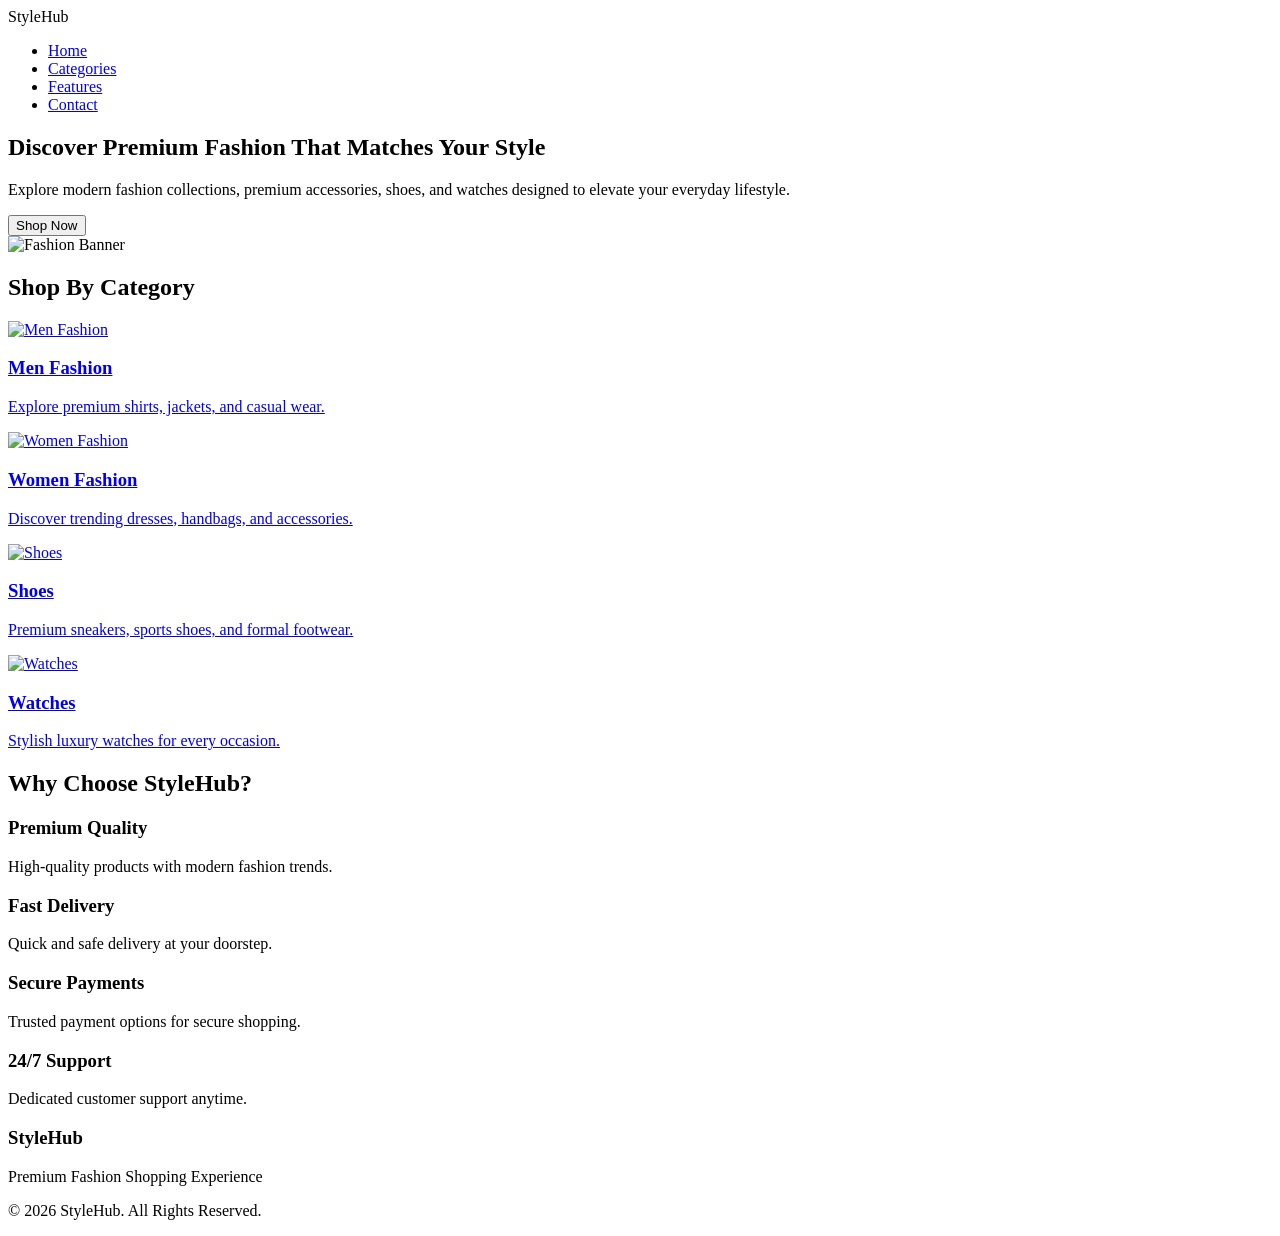
==== index.html @ 402b9382 "index.html index.html basic structure" ====
<!DOCTYPE html>
<html lang="en">
<head>
  <meta charset="UTF-8" />
  <meta
    name="viewport"
    content="width=device-width, initial-scale=1.0"
  />
  <title>StyleHub | Fashion Store</title>
  <link rel="stylesheet" href="style.css" />
</head>
<body>

  <!-- Navbar -->
  <header class="navbar">

    <div class="logo">
      StyleHub
    </div>

    <nav>
      <ul class="nav-links">
        <li><a href="#">Home</a></li>
        <li><a href="#categories">Categories</a></li>
        <li><a href="#features">Features</a></li>
        <li><a href="#footer">Contact</a></li>
      </ul>
    </nav>

  </header>

 
  <section class="hero">

    <div class="hero-text">

      <h1>
        Discover Premium Fashion
        That Matches Your Style
      </h1>

      <p>
        Explore modern fashion collections,
        premium accessories, shoes, and
        watches designed to elevate your
        everyday lifestyle.
      </p>

      <a href="#categories">
        <button>
          Shop Now
        </button>
      </a>

    </div>

    <div class="hero-image">

      <img
        src="https://images.unsplash.com/photo-1483985988355-763728e1935b?auto=format&fit=crop&w=1200&q=80"
        alt="Fashion Banner"
      />

    </div>

  </section>


  <section
    class="categories"
    id="categories"
  >

    <h2>Shop By Category</h2>

    <div class="category-container">

     
      <a href="men.html" class="card-link">
        <div class="category-card">

          <img
            src=""C:\Users\nikit\OneDrive\Desktop\synent\task2-responsivepage\images\Screenshot 2026-05-18 163651.png"
            alt="Men Fashion"
          />

          <h3>Men Fashion</h3>

          <p>
            Explore premium shirts,
            jackets, and casual wear.
          </p>

        </div>
      </a>

   
      <a href="women.html" class="card-link">
        <div class="category-card">

          <img
            src="C:\Users\nikit\OneDrive\Desktop\synent\task2-responsivepage\images\women fasion.png"
            alt="Women Fashion"
          />

          <h3>Women Fashion</h3>

          <p>
            Discover trending dresses,
            handbags, and accessories.
          </p>

        </div>
      </a>

    
      <a href="shoes.html" class="card-link">
        <div class="category-card">

          <img
            src="C:\Users\nikit\OneDrive\Desktop\synent\task2-responsivepage\images\shoes.png"
            alt="Shoes"
          />

          <h3>Shoes</h3>

          <p>
            Premium sneakers, sports
            shoes, and formal footwear.
          </p>

        </div>
      </a>

     
      <a href="watches.html" class="card-link">
        <div class="category-card">

          <img
            src="https://images.unsplash.com/photo-1523275335684-37898b6baf30?auto=format&fit=crop&w=800&q=80"
            alt="Watches"
          />

          <h3>Watches</h3>

          <p>
            Stylish luxury watches
            for every occasion.
          </p>

        </div>
      </a>

    </div>

  </section>

  <!-- Features -->
  <section
    class="features"
    id="features"
  >

    <h2>Why Choose StyleHub?</h2>

    <div class="feature-container">

      <div class="feature-box">
        <h3>Premium Quality</h3>
        <p>
          High-quality products with
          modern fashion trends.
        </p>
      </div>

      <div class="feature-box">
        <h3>Fast Delivery</h3>
        <p>
          Quick and safe delivery
          at your doorstep.
        </p>
      </div>

      <div class="feature-box">
        <h3>Secure Payments</h3>
        <p>
          Trusted payment options
          for secure shopping.
        </p>
      </div>

      <div class="feature-box">
        <h3>24/7 Support</h3>
        <p>
          Dedicated customer
          support anytime.
        </p>
      </div>

    </div>

  </section>

  <!-- Footer -->
  <footer
    class="footer"
    id="footer"
  >

    <h3>StyleHub</h3>

    <p>
      Premium Fashion Shopping
      Experience
    </p>

    <p>
      © 2026 StyleHub.
      All Rights Reserved.
    </p>

  </footer>

</body>
</html>
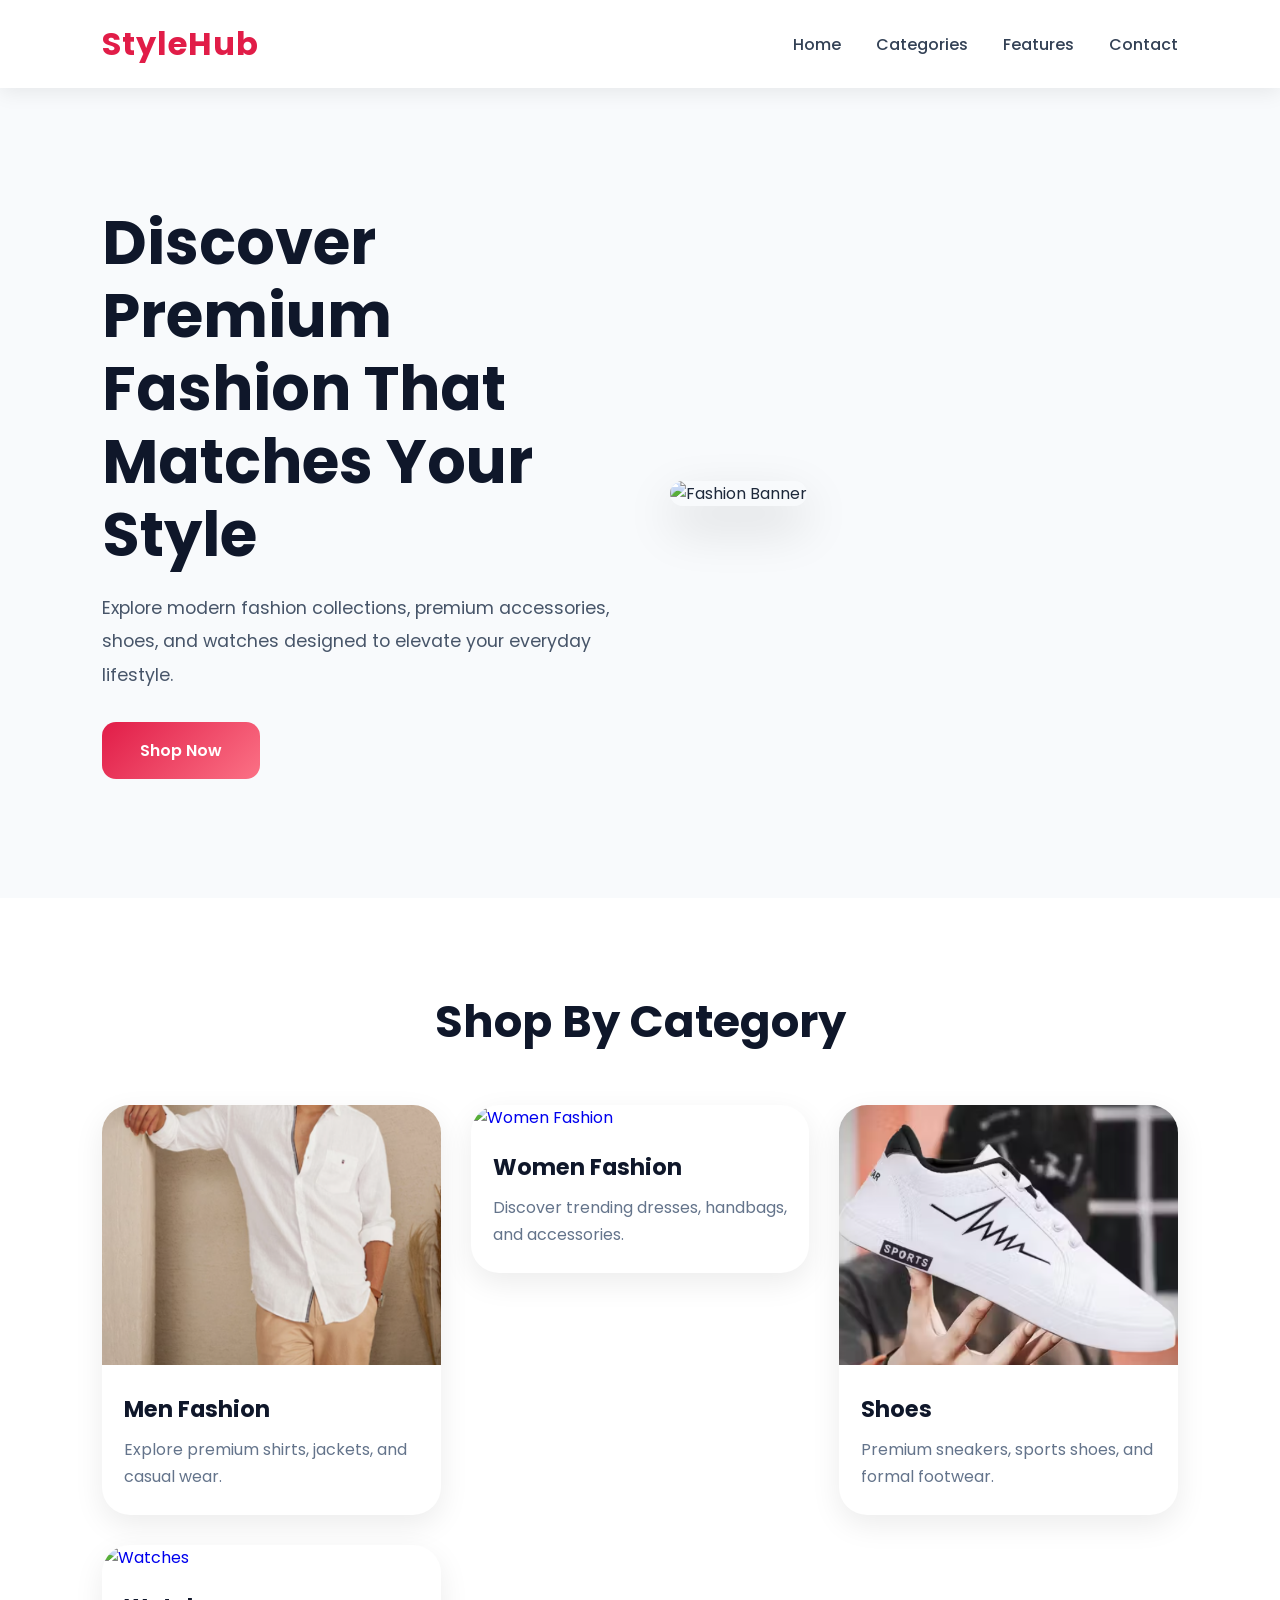
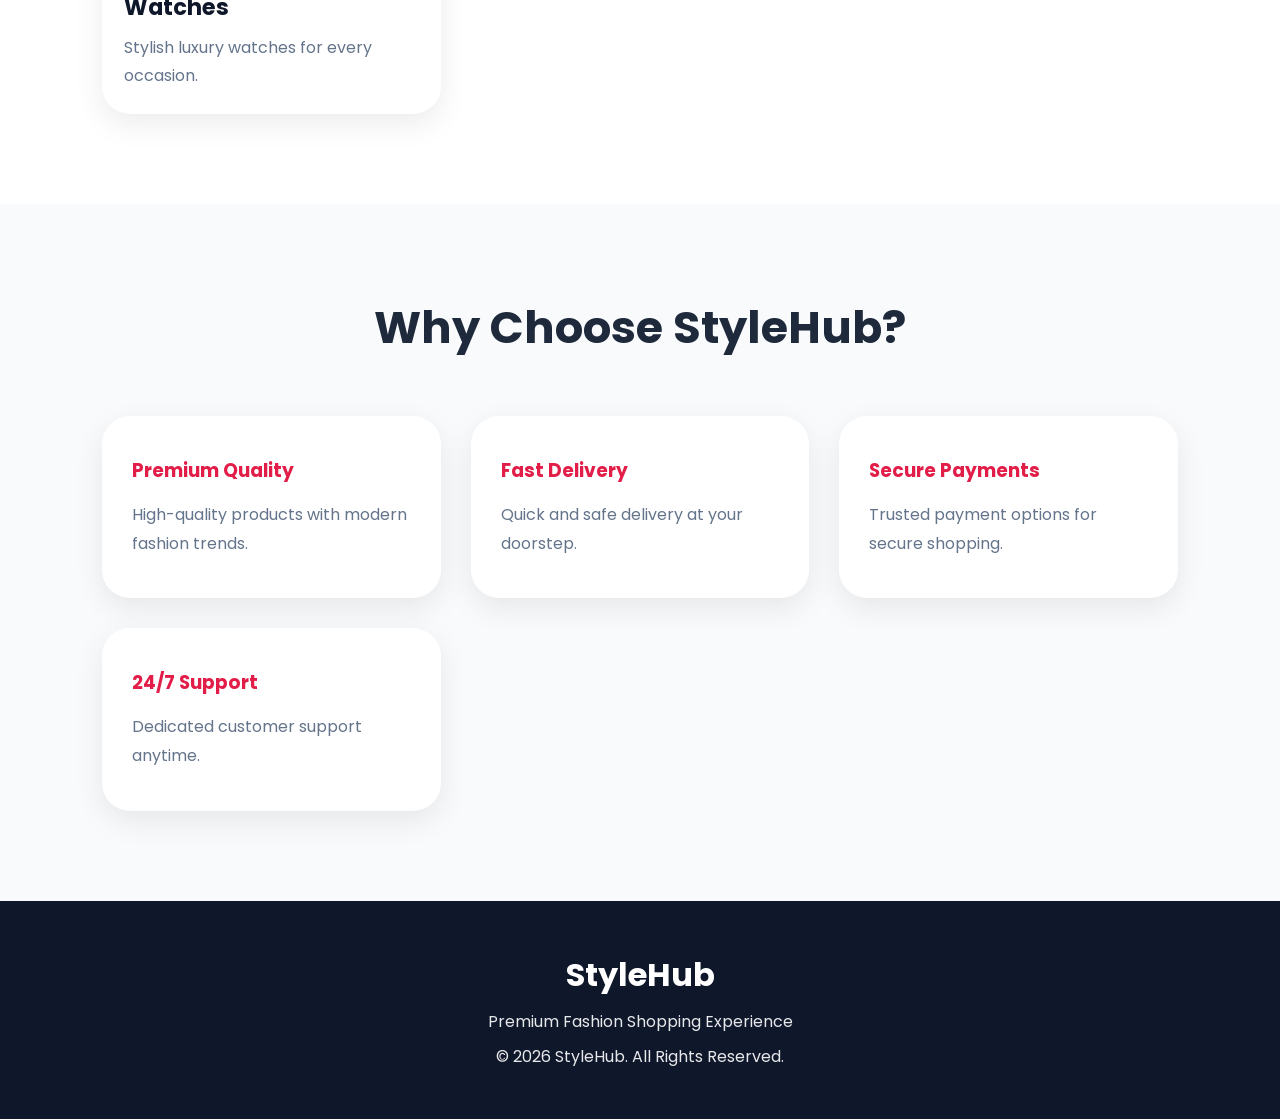
==== commit 9aac8691: "Update index.html" ====
--- a/index.html
+++ b/index.html
@@ -11,7 +11,7 @@
 </head>
 <body>
 
-  <!-- Navbar -->
+
   <header class="navbar">
 
     <div class="logo">
@@ -80,7 +80,7 @@
         <div class="category-card">
 
           <img
-            src=""C:\Users\nikit\OneDrive\Desktop\synent\task2-responsivepage\images\Screenshot 2026-05-18 163651.png"
+            src="images/mencasual.png"
             alt="Men Fashion"
           />
 
@@ -118,7 +118,7 @@
         <div class="category-card">
 
           <img
-            src="C:\Users\nikit\OneDrive\Desktop\synent\task2-responsivepage\images\shoes.png"
+            src="images/shoes.png"
             alt="Shoes"
           />
 
@@ -155,7 +155,7 @@
 
   </section>
 
-  <!-- Features -->
+
   <section
     class="features"
     id="features"
@@ -222,4 +222,4 @@
   </footer>
 
 </body>
-</html>+</html>
--- a/style.css
+++ b/style.css
@@ -0,0 +1,339 @@
+/* Google Font */
+@import url('https://fonts.googleapis.com/css2?family=Poppins:wght@300;400;500;600;700&display=swap');
+
+*{
+  margin:0;
+  padding:0;
+  box-sizing:border-box;
+  font-family:'Poppins',sans-serif;
+  scroll-behavior:smooth;
+}
+
+body{
+  background:#f8fafc;
+  color:#1e293b;
+}
+
+/* =====================
+   NAVBAR
+===================== */
+
+.navbar{
+  position:sticky;
+  top:0;
+  z-index:1000;
+
+  display:flex;
+  justify-content:space-between;
+  align-items:center;
+
+  padding:20px 8%;
+
+  background:rgba(255,255,255,0.95);
+  backdrop-filter:blur(12px);
+
+  box-shadow:0 4px 20px rgba(0,0,0,0.08);
+}
+
+.logo{
+  font-size:2rem;
+  font-weight:700;
+  color:#e11d48;
+  letter-spacing:1px;
+}
+
+.nav-links{
+  display:flex;
+  list-style:none;
+  gap:35px;
+}
+
+.nav-links a{
+  text-decoration:none;
+  color:#334155;
+  font-weight:500;
+  transition:0.3s;
+}
+
+.nav-links a:hover{
+  color:#e11d48;
+}
+
+/* =====================
+   HERO SECTION
+===================== */
+
+.hero{
+  min-height:90vh;
+  display:flex;
+  align-items:center;
+  justify-content:space-between;
+  gap:60px;
+
+  padding:70px 8%;
+}
+
+.hero-text{
+  flex:1;
+}
+
+.hero-text h1{
+  font-size:3.8rem;
+  line-height:1.2;
+  margin-bottom:20px;
+  color:#0f172a;
+}
+
+.hero-text p{
+  font-size:1.1rem;
+  color:#475569;
+  line-height:1.9;
+  margin-bottom:30px;
+}
+
+.hero-text button{
+  border:none;
+  outline:none;
+  padding:16px 38px;
+
+  background:linear-gradient(
+    135deg,
+    #e11d48,
+    #fb7185
+  );
+
+  color:white;
+  border-radius:14px;
+
+  font-size:1rem;
+  font-weight:600;
+  cursor:pointer;
+
+  transition:0.3s ease;
+}
+
+.hero-text button:hover{
+  transform:translateY(-4px);
+  box-shadow:0 12px 25px rgba(225,29,72,0.25);
+}
+
+.hero-image{
+  flex:1;
+}
+
+.hero-image img{
+  width:100%;
+  border-radius:35px;
+
+  box-shadow:
+  0 20px 50px rgba(0,0,0,0.15);
+
+  transition:0.4s;
+}
+
+.hero-image img:hover{
+  transform:scale(1.02);
+}
+
+/* =====================
+   CATEGORY SECTION
+===================== */
+
+.categories{
+  padding:90px 8%;
+  background:white;
+}
+
+.categories h2{
+  text-align:center;
+  font-size:2.8rem;
+  margin-bottom:50px;
+  color:#0f172a;
+}
+
+.category-container{
+  display:grid;
+
+  grid-template-columns:
+  repeat(auto-fit,minmax(260px,1fr));
+
+  gap:30px;
+}
+
+.card-link{
+  text-decoration:none;
+}
+
+.category-card{
+  background:white;
+  border-radius:28px;
+  overflow:hidden;
+
+  box-shadow:
+  0 10px 30px rgba(0,0,0,0.08);
+
+  transition:0.35s ease;
+}
+
+.category-card:hover{
+  transform:translateY(-10px);
+}
+
+.category-card img{
+  width:100%;
+  height:260px;
+  object-fit:cover;
+}
+
+.category-card h3{
+  padding:20px 22px 10px;
+  color:#0f172a;
+  font-size:1.4rem;
+}
+
+.category-card p{
+  padding:0 22px 25px;
+  color:#64748b;
+  line-height:1.7;
+}
+
+/* =====================
+   FEATURES
+===================== */
+
+.features{
+  padding:90px 8%;
+  background:#f8fafc;
+}
+
+.features h2{
+  text-align:center;
+  font-size:2.8rem;
+  margin-bottom:55px;
+}
+
+.feature-container{
+  display:grid;
+
+  grid-template-columns:
+  repeat(auto-fit,minmax(250px,1fr));
+
+  gap:30px;
+}
+
+.feature-box{
+  background:white;
+  padding:40px 30px;
+  border-radius:28px;
+
+  box-shadow:
+  0 10px 30px rgba(0,0,0,0.08);
+
+  transition:0.3s;
+}
+
+.feature-box:hover{
+  transform:translateY(-8px);
+}
+
+.feature-box h3{
+  margin-bottom:16px;
+  color:#e11d48;
+}
+
+.feature-box p{
+  color:#64748b;
+  line-height:1.8;
+}
+
+/* =====================
+   FOOTER
+===================== */
+
+.footer{
+  background:#0f172a;
+  color:white;
+  text-align:center;
+  padding:50px 20px;
+}
+
+.footer h3{
+  font-size:2rem;
+  margin-bottom:10px;
+}
+
+.footer p{
+  margin-top:10px;
+  opacity:0.9;
+}
+
+/* =====================
+   RESPONSIVE
+===================== */
+
+@media(max-width:992px){
+
+  .hero{
+    flex-direction:column;
+    text-align:center;
+  }
+
+  .hero-text h1{
+    font-size:3rem;
+  }
+
+  .hero-image{
+    width:100%;
+  }
+}
+
+@media(max-width:768px){
+
+  .navbar{
+    flex-direction:column;
+    gap:20px;
+    padding:20px;
+  }
+
+  .nav-links{
+    flex-wrap:wrap;
+    justify-content:center;
+    gap:20px;
+  }
+
+  .hero{
+    padding:60px 6%;
+  }
+
+  .hero-text h1{
+    font-size:2.4rem;
+  }
+
+  .hero-text p{
+    font-size:1rem;
+  }
+
+  .categories h2,
+  .features h2{
+    font-size:2rem;
+  }
+
+  .category-card img{
+    height:220px;
+  }
+}
+
+@media(max-width:480px){
+
+  .hero-text h1{
+    font-size:2rem;
+  }
+
+  .logo{
+    font-size:1.7rem;
+  }
+
+  .hero-text button{
+    width:100%;
+  }
+}
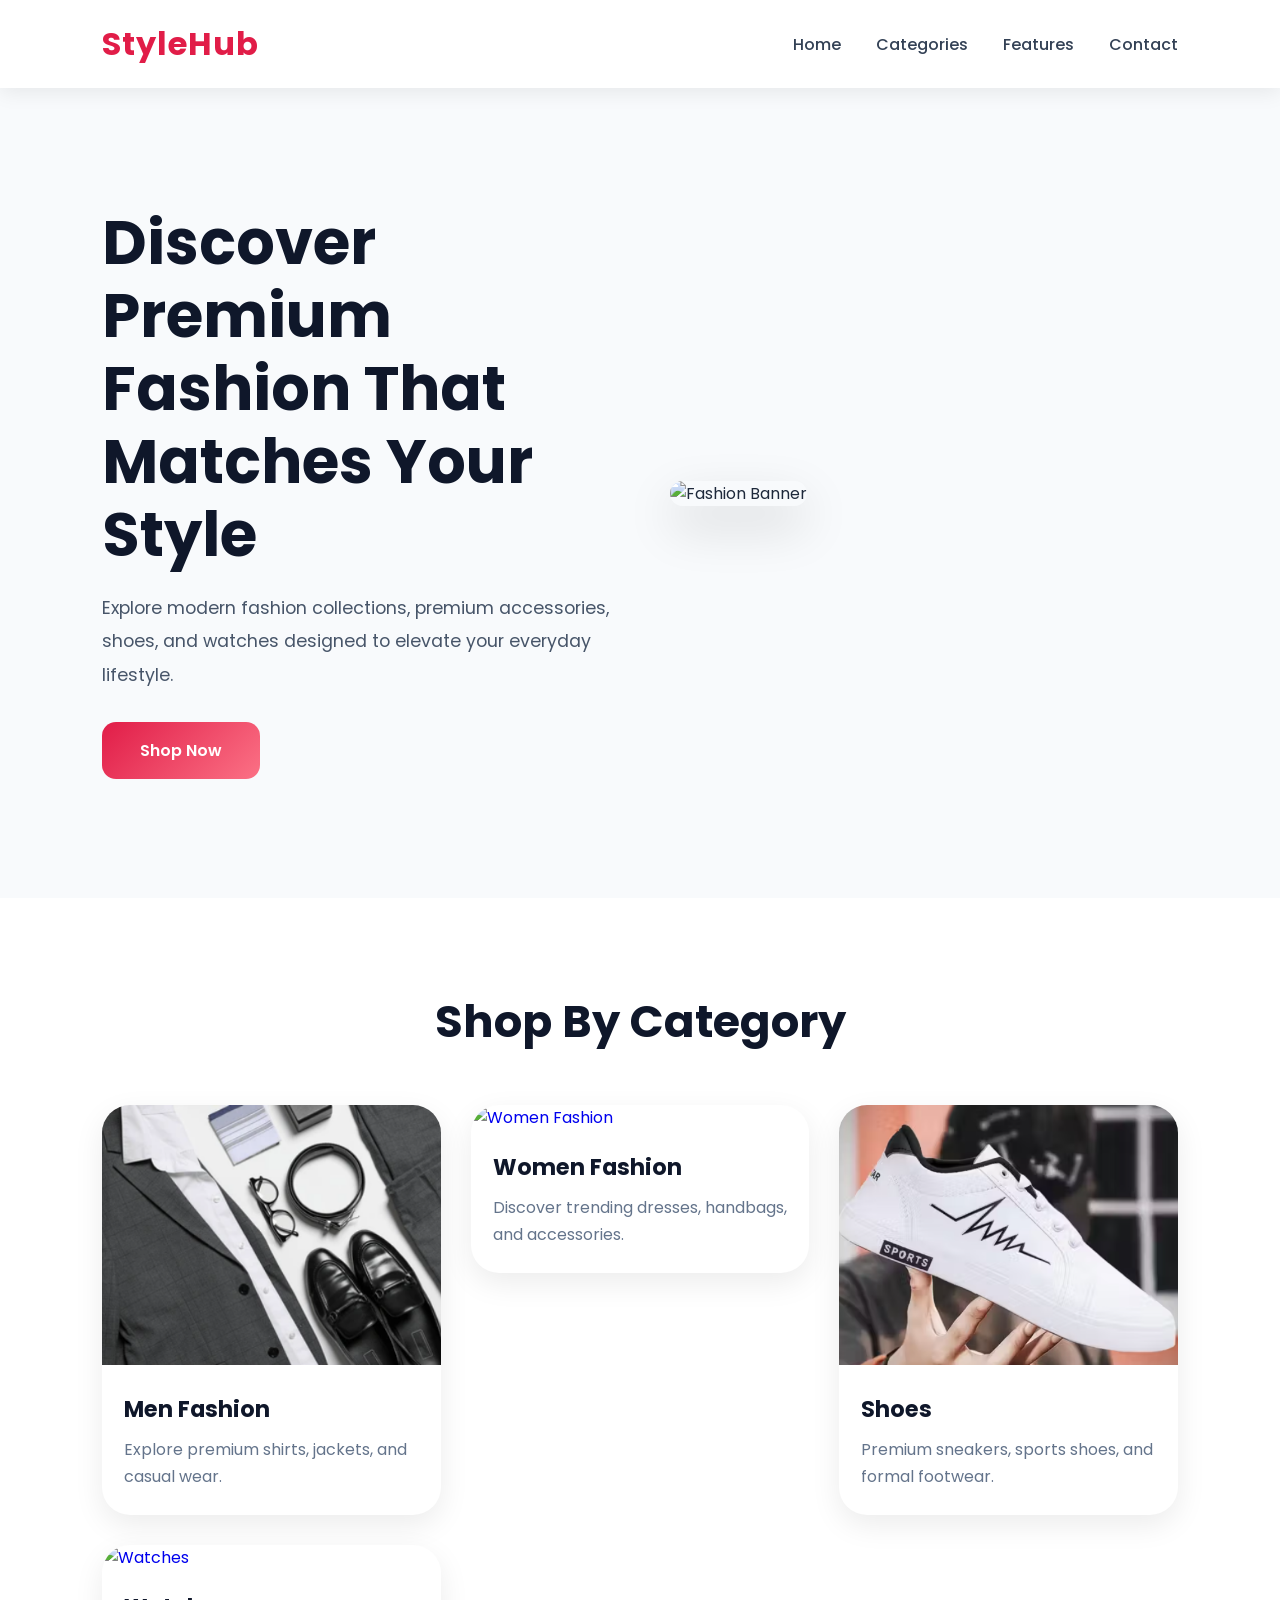
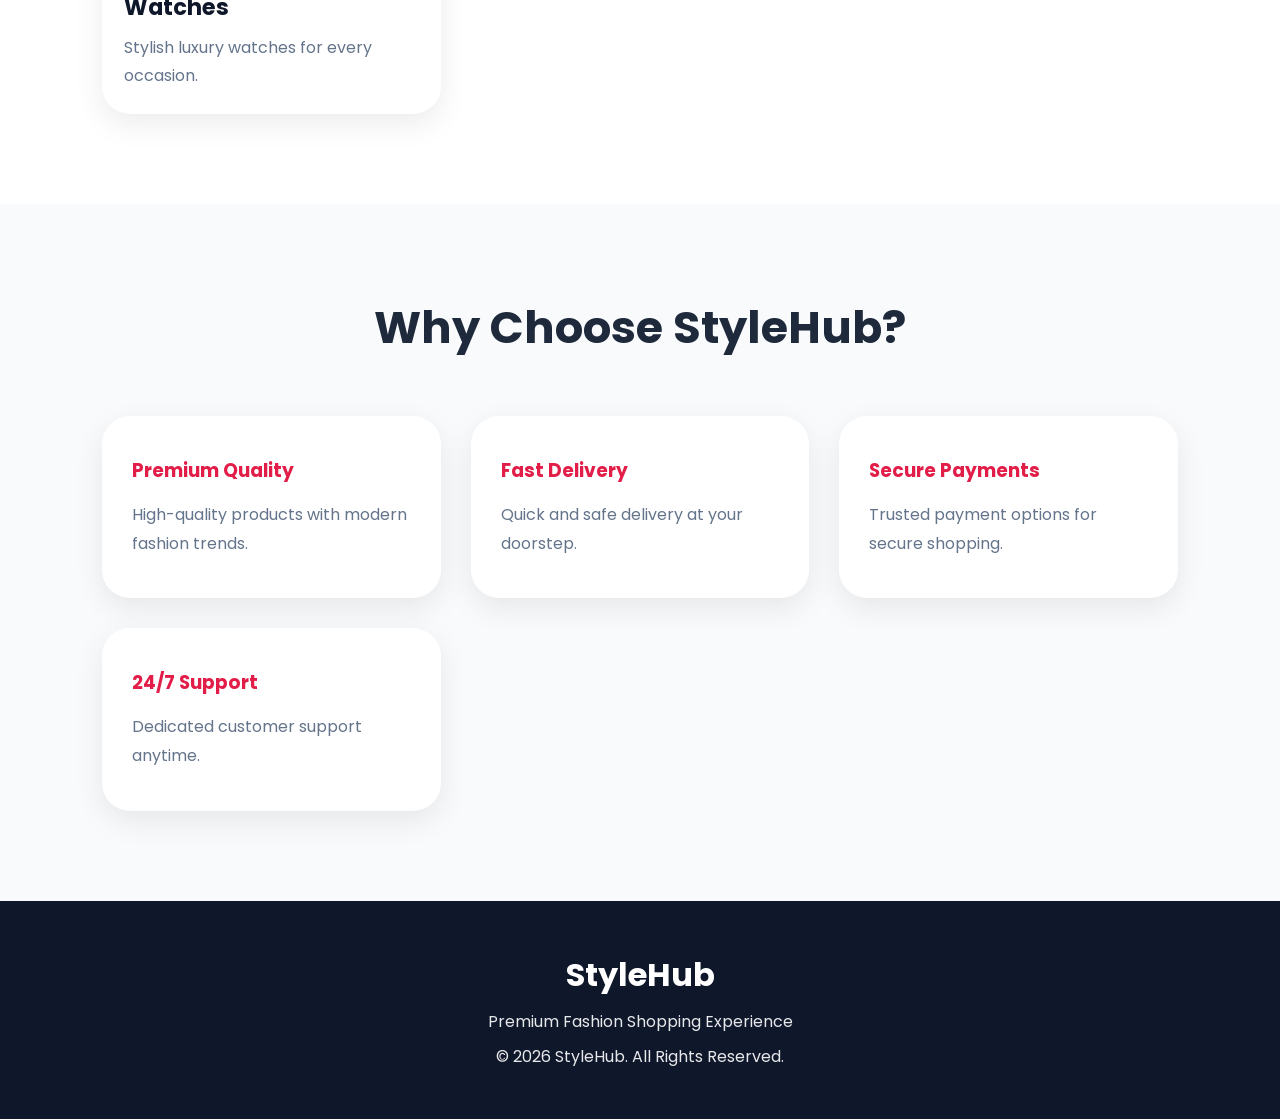
==== commit cb156321: "Update index.html" ====
--- a/index.html
+++ b/index.html
@@ -80,7 +80,7 @@
         <div class="category-card">
 
           <img
-            src="images/mencasual.png"
+            src="images/menfasionwear.png"
             alt="Men Fashion"
           />
 
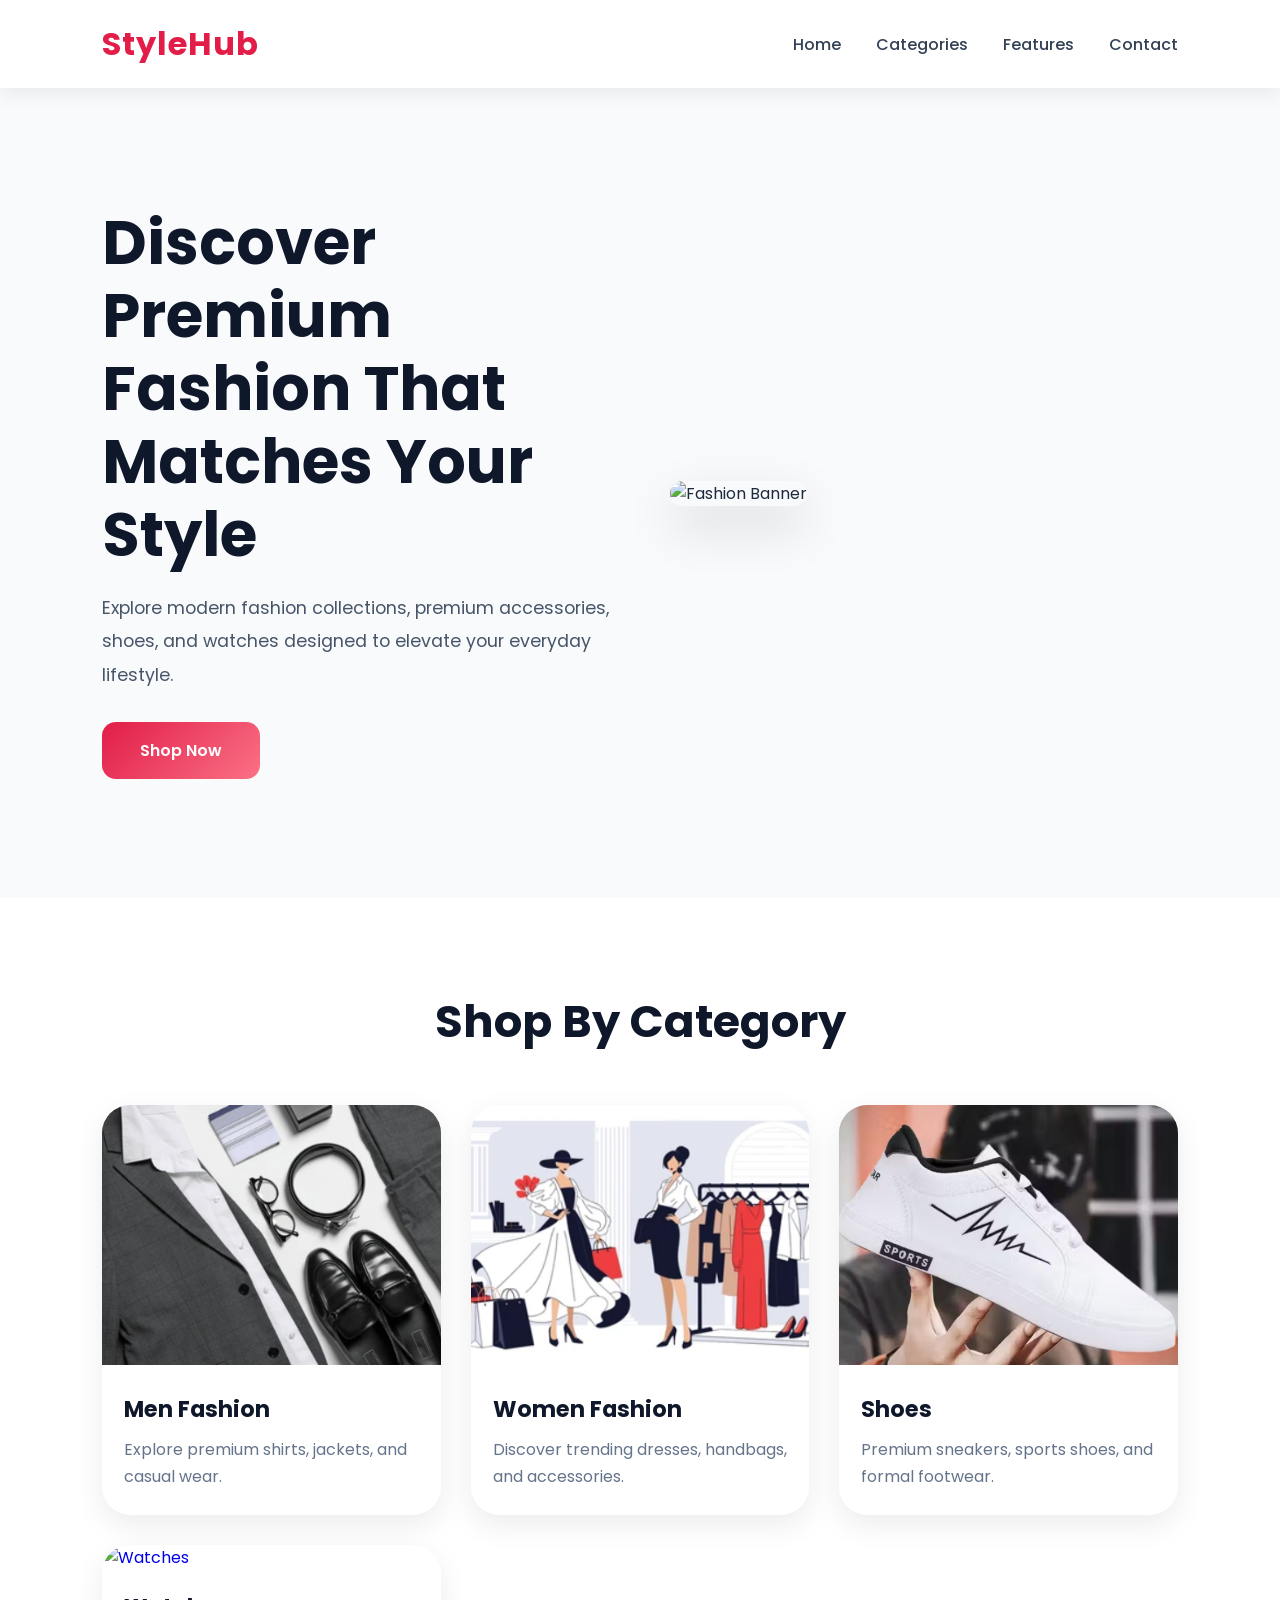
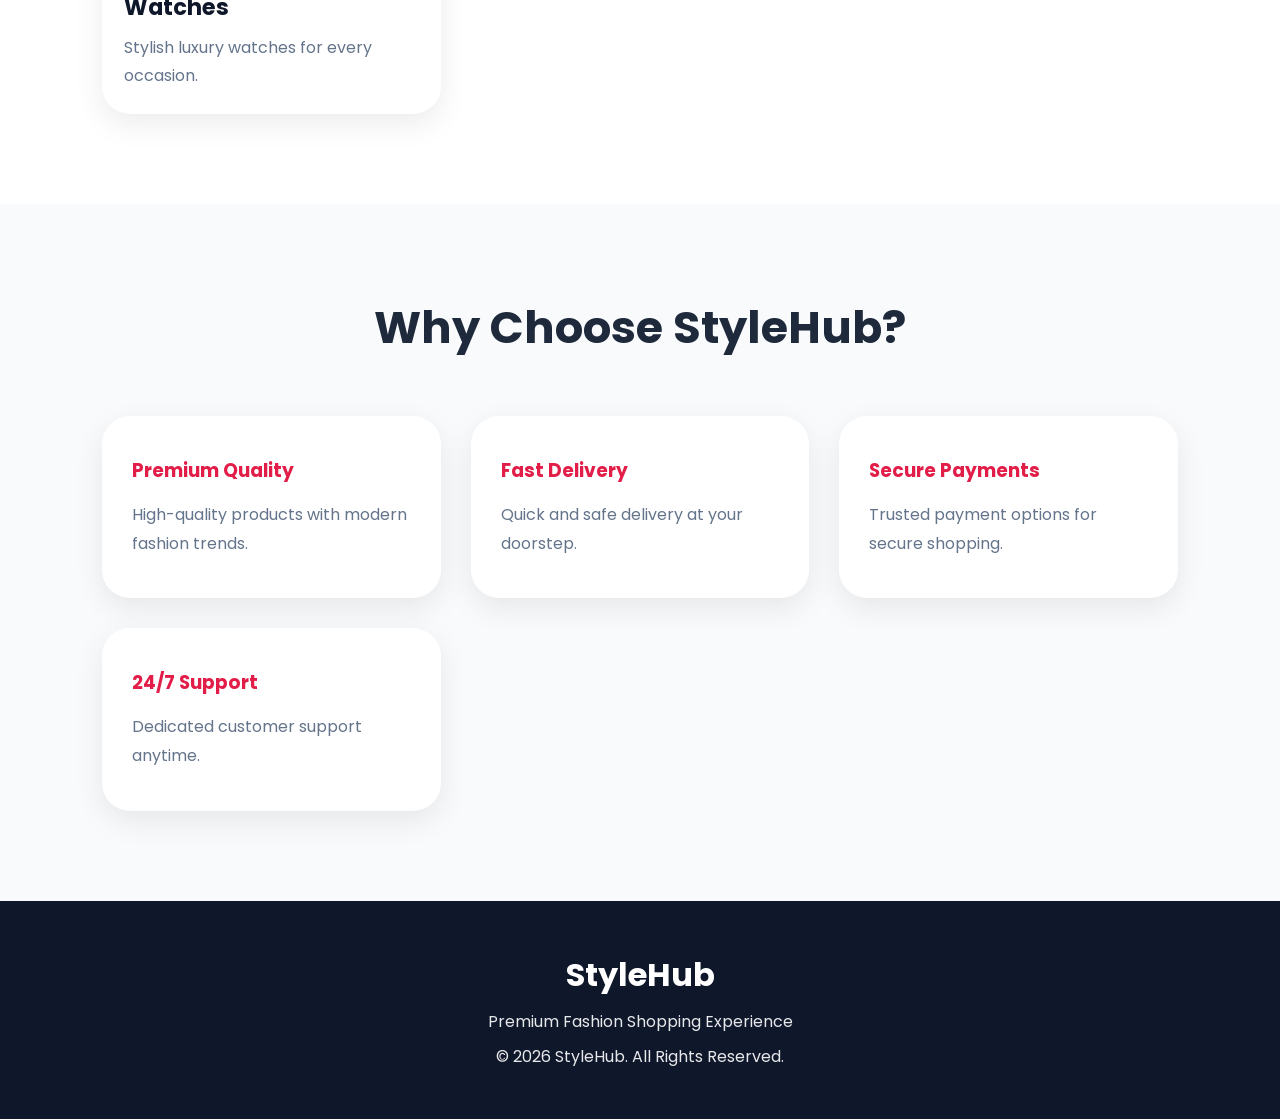
==== commit 7d7039f9: "Update index.html" ====
--- a/index.html
+++ b/index.html
@@ -99,7 +99,7 @@
         <div class="category-card">
 
           <img
-            src="C:\Users\nikit\OneDrive\Desktop\synent\task2-responsivepage\images\women fasion.png"
+            src="images/women fasion.png"
             alt="Women Fashion"
           />
 
